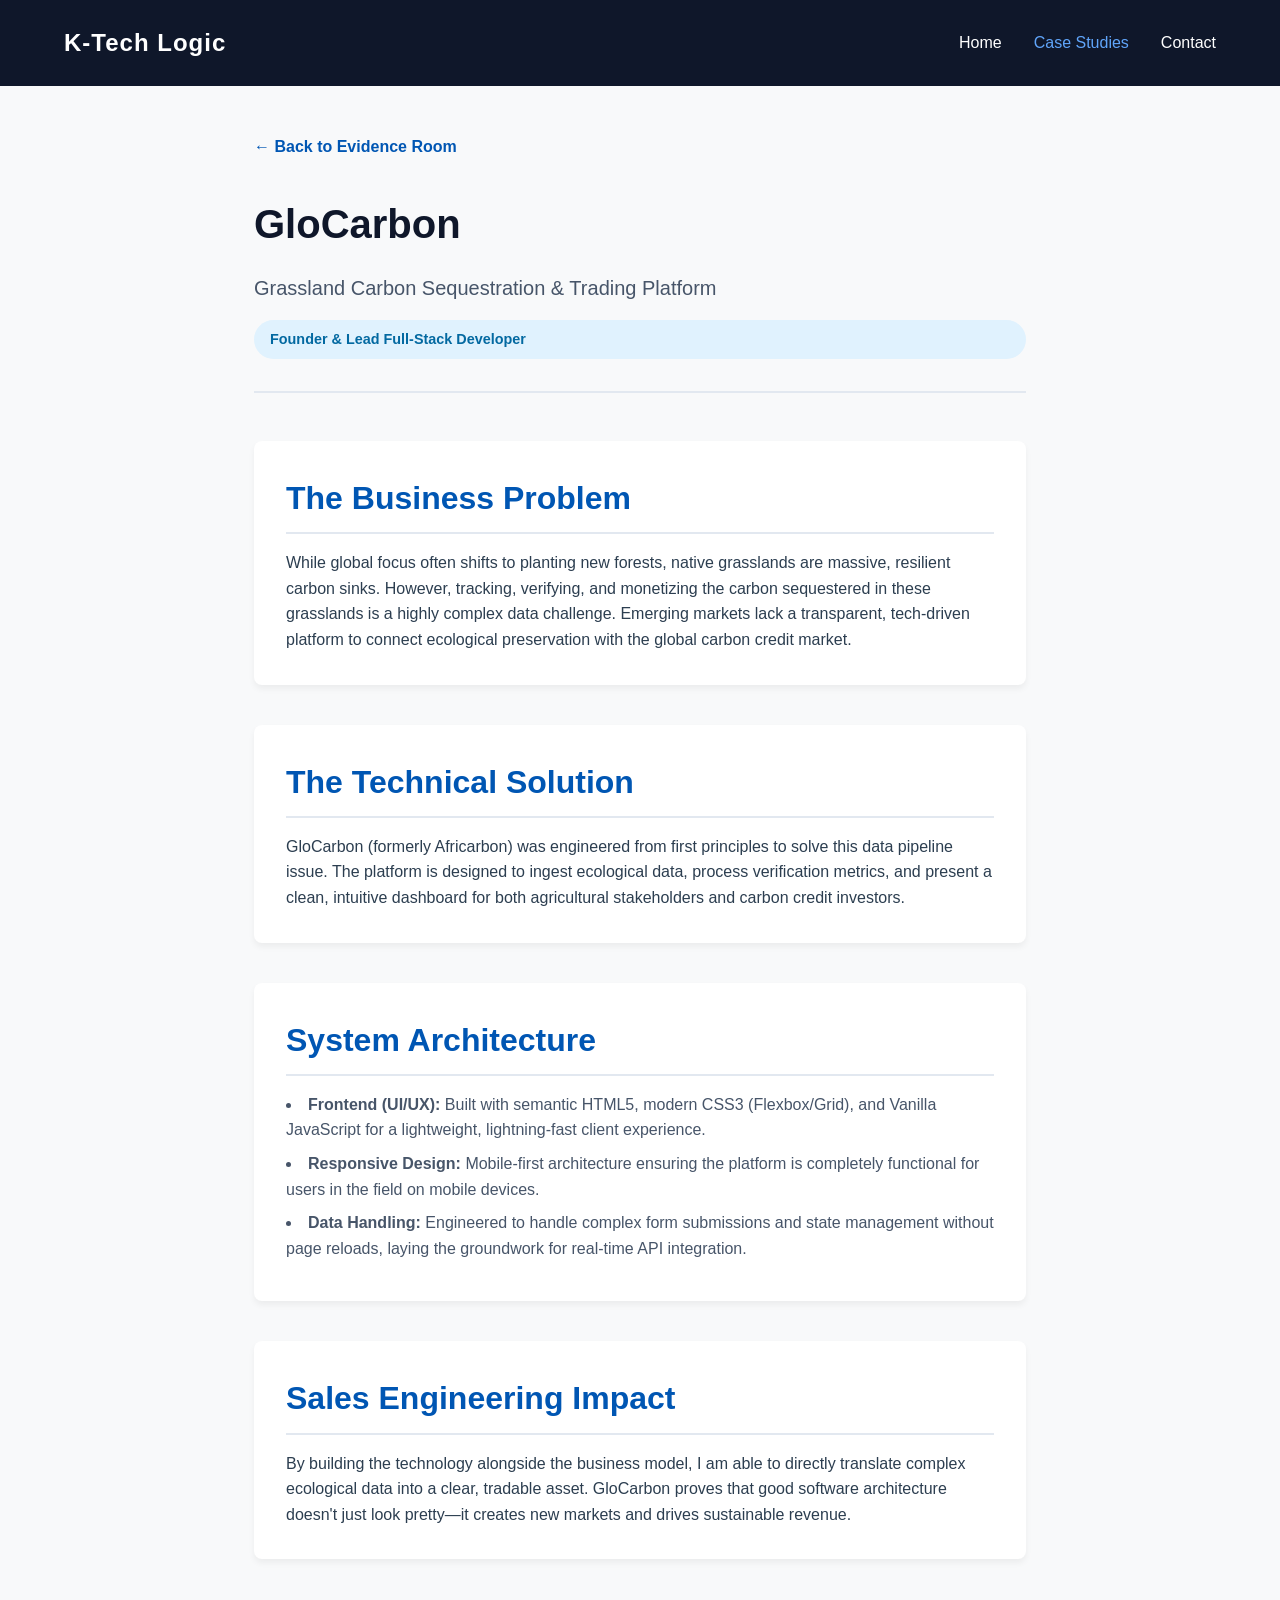
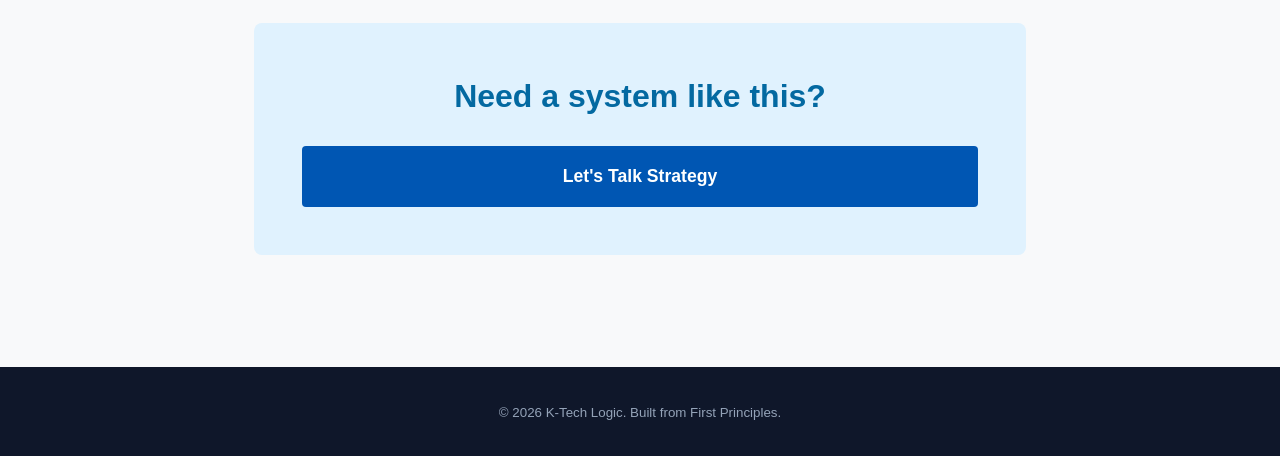
==== glocarbon.html @ 680f9e75 "Implemented JS hamburger menu, multi-page routing, GloCarbon case study, and scroll animations" ====
<!DOCTYPE html>
<html lang="en">
<head>    
    <meta charset="UTF-8">
    <meta name="viewport" content="width=device-width, initial-scale=1.0">
    <title>GloCarbon Architecture | K-Tech Logic</title>
    <link rel="stylesheet" href="style.css">
</head>
<body>
    <header>         
        <nav class="main-nav">
            <strong>K-Tech Logic</strong> 
            <button class="hamburger" id="hamburgerBtn">&#9776;</button>
            <ul class="nav-links" id="navLinks">
                <li><a href="index.html">Home</a></li>
                <li><a href="projects.html" class="active">Case Studies</a></li>
                <li><a href="index.html#contact">Contact</a></li>
            </ul>
        </nav>
    </header>

    <main>
        <a href="projects.html" class="back-link">&larr; Back to Evidence Room</a>

        <section class="case-study-header fade-in"> 
            <h1>GloCarbon</h1>
            <p class="subtitle">Grassland Carbon Sequestration & Trading Platform</p>
            <div class="role-badge">Founder & Lead Full-Stack Developer</div>
        </section>
        
        <section class="case-study-content fade-in">
            <div class="content-block">
                <h2>The Business Problem</h2>
                <p>While global focus often shifts to planting new forests, native grasslands are massive, resilient carbon sinks. However, tracking, verifying, and monetizing the carbon sequestered in these grasslands is a highly complex data challenge. Emerging markets lack a transparent, tech-driven platform to connect ecological preservation with the global carbon credit market.</p>
            </div>

            <div class="content-block">
                <h2>The Technical Solution</h2>
                <p>GloCarbon (formerly Africarbon) was engineered from first principles to solve this data pipeline issue. The platform is designed to ingest ecological data, process verification metrics, and present a clean, intuitive dashboard for both agricultural stakeholders and carbon credit investors.</p>
            </div>

            <div class="content-block">
                <h2>System Architecture</h2>
                <ul class="tech-stack-list">
                    <li><strong>Frontend (UI/UX):</strong> Built with semantic HTML5, modern CSS3 (Flexbox/Grid), and Vanilla JavaScript for a lightweight, lightning-fast client experience.</li>
                    <li><strong>Responsive Design:</strong> Mobile-first architecture ensuring the platform is completely functional for users in the field on mobile devices.</li>
                    <li><strong>Data Handling:</strong> Engineered to handle complex form submissions and state management without page reloads, laying the groundwork for real-time API integration.</li>
                </ul>
            </div>

            <div class="content-block">
                <h2>Sales Engineering Impact</h2>
                <p>By building the technology alongside the business model, I am able to directly translate complex ecological data into a clear, tradable asset. GloCarbon proves that good software architecture doesn't just look pretty—it creates new markets and drives sustainable revenue.</p>
            </div>
        </section>

        <section class="cta-section fade-in">
            <h2>Need a system like this?</h2>
            <a href="index.html#contact" class="btn-submit" style="text-decoration: none; display: inline-block; text-align: center;">Let's Talk Strategy</a>
        </section>
    </main>
    
    <footer>
        <small>&copy; 2026 K-Tech Logic. Built from First Principles.</small>
    </footer>

    <script src="script.js"></script>
</body>
</html>
---- style.css ----
/* --- 1. Base Reset & Typography --- */
* {
    margin: 0;
    padding: 0;
    box-sizing: border-box;
    font-family: 'Segoe UI', Tahoma, Geneva, Verdana, sans-serif;
}

body {
    background-color: #f8f9fa;
    color: #2c3e50;
    line-height: 1.6;
}

header {
    background: #0f172a; /* Dark professional blue/black */
    color: white;
    padding: 1.5rem 5%;
}

.main-nav {
    display: flex;
    justify-content: space-between;
    align-items: center;
}

header nav strong {
    font-size: 1.5rem;
    letter-spacing: 1px;
}

.nav-links {
    list-style: none;
    display: flex;
    gap: 2rem;
}

.nav-links a {
    color: white;
    text-decoration: none;
    font-weight: 500;
    transition: color 0.3s ease;
}

.nav-links a:hover, .nav-links a.active {
    color: #60a5fa; /* A nice light blue highlight */
}

/* --- Hamburger Menu Base --- */
.hamburger {
    display: none; /* Hidden on desktop screens */
    font-size: 1.8rem;
    background: none;
    border: none;
    color: white;
    cursor: pointer;
}

/* --- 3. Main Content Layout --- */
main {
    max-width: 900px;
    margin: 0 auto;
    padding: 3rem 5%;
}

section {
    margin-bottom: 4rem;
}

h1 {
    font-size: 2.5rem;
    color: #0f172a;
    margin-bottom: 1rem;
}

h2 {
    font-size: 2rem;
    color: #0056b3;
    margin-bottom: 1rem;
    border-bottom: 2px solid #e2e8f0;
    padding-bottom: 0.5rem;
}

.skills-container {
    display: flex;
    gap: 2rem;
    margin-top: 1.5rem;
}

.skill-box {
    background: white;
    padding: 2rem;
    border-radius: 8px;
    flex: 1; /* Makes both boxes equal width */
    box-shadow: 0 4px 6px rgba(0,0,0,0.05);
    border-top: 4px solid #0056b3;
}

.skill-box h3 {
    margin-bottom: 1rem;
    color: #0f172a;
}

.skill-box ul {
    list-style-position: inside;
    color: #475569;
}

.contact-form {
    background: white;
    padding: 2.5rem;
    border-radius: 8px;
    box-shadow: 0 10px 15px rgba(0,0,0,0.05);
    margin-top: 1.5rem;
}

.form-group {
    display: flex;
    flex-direction: column;
    margin-bottom: 1.5rem;
}

.form-group label {
    font-weight: 600;
    margin-bottom: 0.5rem;
    color: #0f172a;
}

.form-group input, 
.form-group textarea {
    padding: 0.75rem;
    border: 1px solid #cbd5e1;
    border-radius: 4px;
    font-size: 1rem;
    transition: border-color 0.3s ease;
}

.form-group input:focus, 
.form-group textarea:focus {
    outline: none;
    border-color: #0056b3;
}

.btn-submit {
    background: #0056b3;
    color: white;
    border: none;
    padding: 1rem 2rem;
    font-size: 1.1rem;
    font-weight: bold;
    border-radius: 4px;
    cursor: pointer;
    width: 100%;
    transition: background 0.3s ease;
}

.btn-submit:hover {
    background: #004494;
}

.project-card {
    background: white;
    border-radius: 8px;
    padding: 2.5rem;
    box-shadow: 0 10px 15px rgba(0,0,0,0.05);
    margin-top: 2rem;
    border-left: 5px solid #0056b3;
}

.project-header {
    display: flex;
    justify-content: space-between;
    align-items: center;
    margin-bottom: 1.5rem;
    border-bottom: 1px solid #e2e8f0;
    padding-bottom: 1rem;
}

.project-header h2 {
    border-bottom: none;
    margin-bottom: 0;
    padding-bottom: 0;
}

.role-badge {
    background: #e0f2fe;
    color: #0369a1;
    padding: 0.5rem 1rem;
    border-radius: 20px;
    font-size: 0.9rem;
    font-weight: bold;
}

.project-content p {
    margin-bottom: 1rem;
    color: #475569;
}

.btn-outline {
    display: inline-block;
    margin-top: 1rem;
    padding: 0.75rem 1.5rem;
    border: 2px solid #0056b3;
    color: #0056b3;
    text-decoration: none;
    font-weight: bold;
    border-radius: 4px;
    transition: all 0.3s ease;
}

.btn-outline:hover {
    background: #0056b3;
    color: white;
}

/* --- 7. Case Study Deep Dive (GloCarbon) --- */
.back-link {
    display: inline-block;
    color: #0056b3;
    text-decoration: none;
    font-weight: bold;
    margin-bottom: 2rem;
    transition: color 0.3s ease;
}

.back-link:hover {
    color: #0f172a;
}

.case-study-header {
    margin-bottom: 3rem;
    border-bottom: 2px solid #e2e8f0;
    padding-bottom: 2rem;
}

.subtitle {
    font-size: 1.25rem;
    color: #475569;
    margin-bottom: 1rem;
}

.content-block {
    margin-bottom: 2.5rem;
    background: white;
    padding: 2rem;
    border-radius: 8px;
    box-shadow: 0 4px 6px rgba(0,0,0,0.05);
}

.tech-stack-list {
    list-style-position: inside;
    color: #475569;
}

.tech-stack-list li {
    margin-bottom: 0.5rem;
}

.cta-section {
    text-align: center;
    background: #e0f2fe;
    padding: 3rem;
    border-radius: 8px;
    margin-top: 2rem;
}

.cta-section h2 {
    border: none;
    color: #0369a1;
}

/* --- 8. Footer --- */
footer {
    text-align: center;
    padding: 2rem;
    background: #0f172a;
    color: #94a3b8;
}

@media (max-width: 768px) {
    /* Day 5/7 Fixes */
    .skills-container {
        flex-direction: column; 
    }
    
    h1 {
        font-size: 2rem;
    }

    /* Nav & Hamburger Menu Fixes */
    .main-nav {
        flex-wrap: wrap; /* Allows the menu to drop below the logo */
    }
    
    .hamburger {
        display: block; /* Show the button on mobile */
    }

    .nav-links {
        display: none; /* Hide the links by default on mobile */
        width: 100%;
        flex-direction: column;
        text-align: center;
        background: #0f172a;
        padding: 1rem 0;
        margin-top: 1rem;
        border-top: 1px solid #334155;
    }

    /* JavaScript will add this class when the button is clicked */
    .nav-links.active {
        display: flex; 
    }
}

/* --- Premium Scroll Animations --- */
.fade-in {
    opacity: 0;
    transform: translateY(40px); /* Pushes the element down by 40 pixels */
    transition: opacity 0.8s ease-out, transform 0.8s ease-out;
}

.fade-in.visible {
    opacity: 1;
    transform: translateY(0); /* Brings it back to its original position */
}
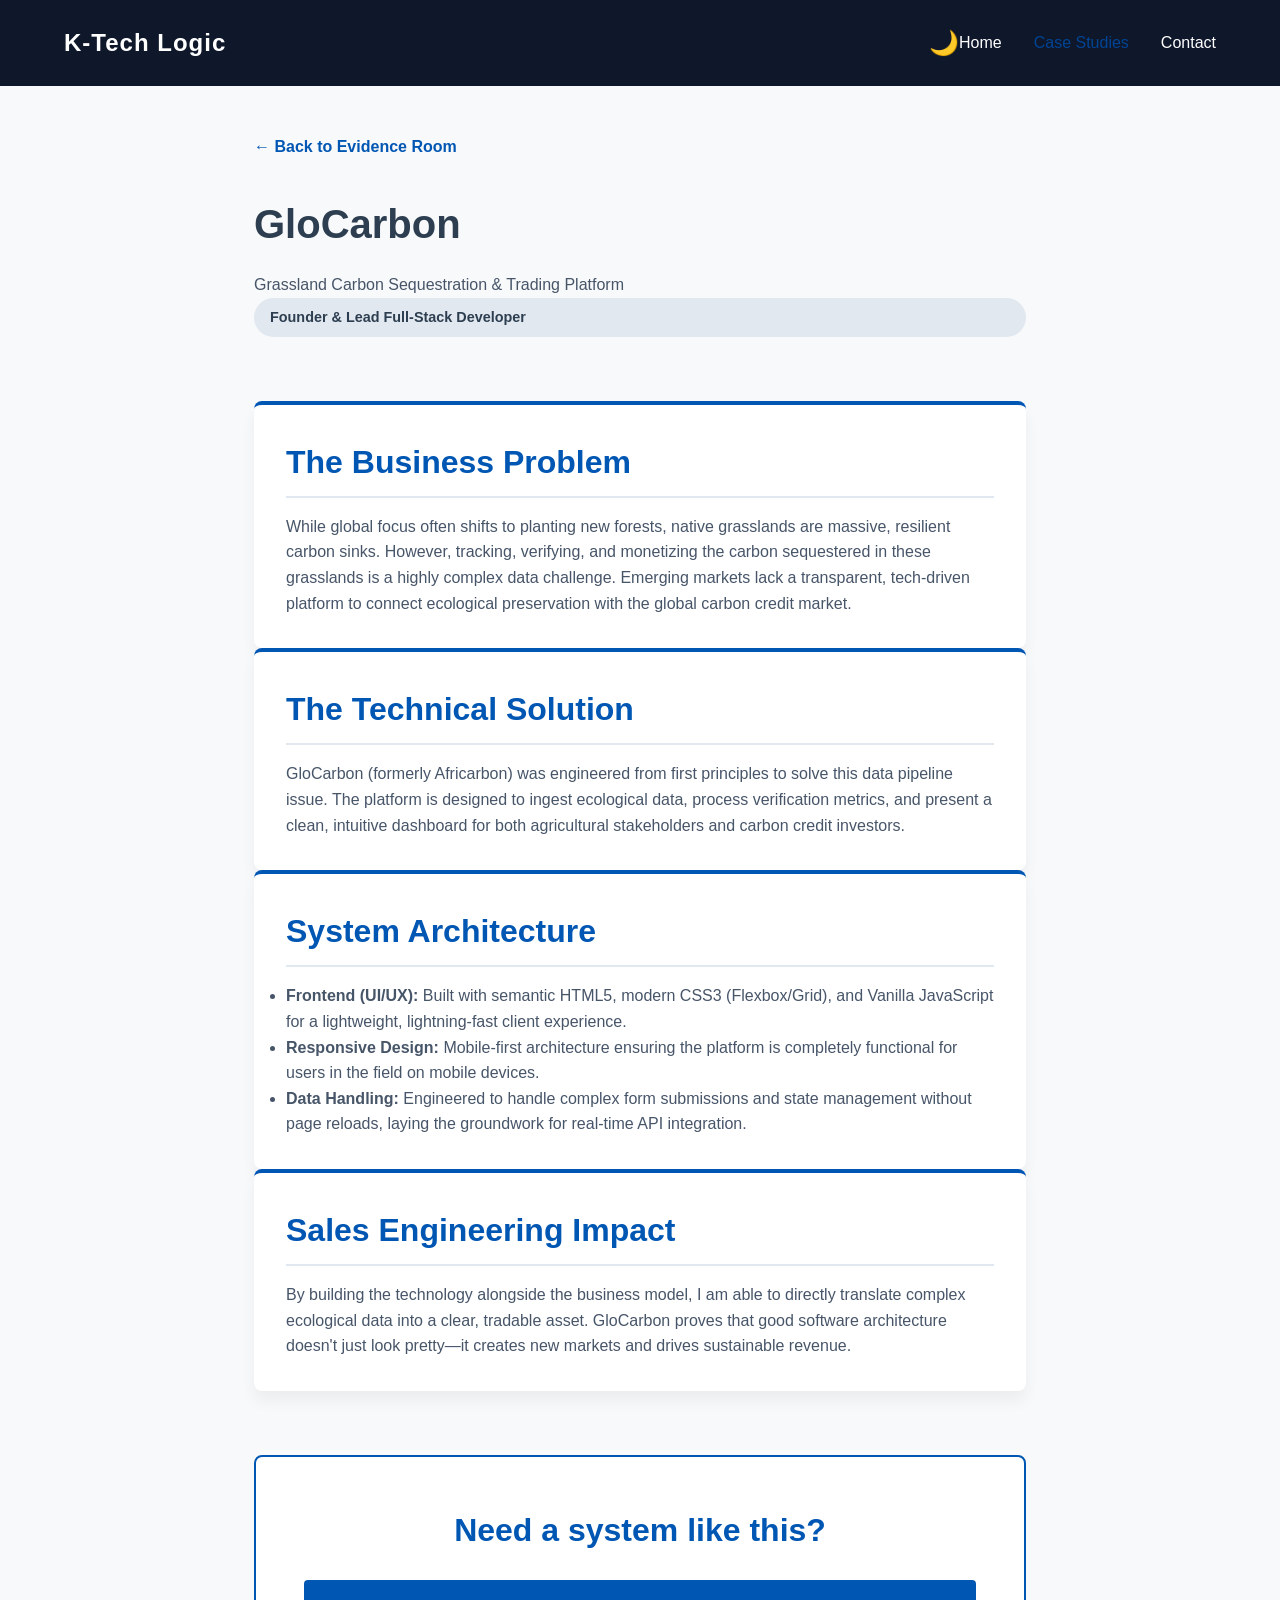
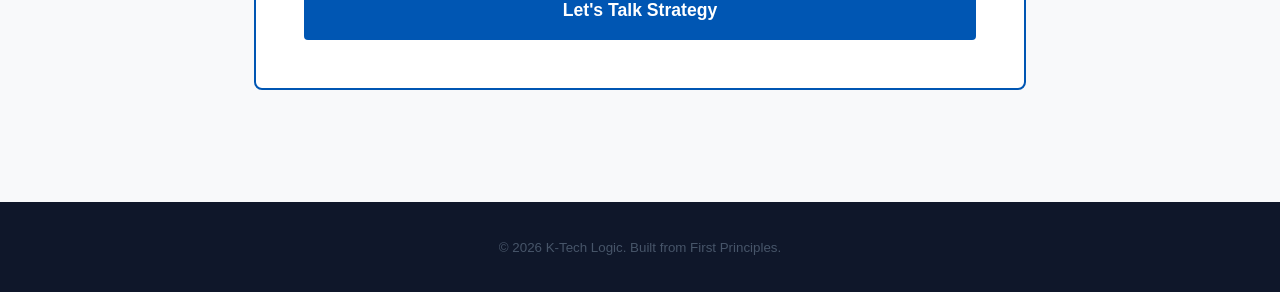
==== commit 7044fef6: "Day 11: Perfected navigation UI, deployed global Dark Mode architecture, and optimized mobile respon" ====
--- a/glocarbon.html
+++ b/glocarbon.html
@@ -9,7 +9,8 @@
 <body>
     <header>         
         <nav class="main-nav">
-            <strong>K-Tech Logic</strong> 
+            <strong>K-Tech Logic</strong>
+            <button id="themeToggle" class="theme-btn">🌙</button> 
             <button class="hamburger" id="hamburgerBtn">&#9776;</button>
             <ul class="nav-links" id="navLinks">
                 <li><a href="index.html">Home</a></li>
--- a/style.css
+++ b/style.css
@@ -1,4 +1,31 @@
-/* --- 1. Base Reset & Typography --- */
+/* --- 1. Modern CSS Variables (The Theme Engine) --- */
+:root {
+    /* LIGHT MODE (Default) */
+    --bg-color: #f8f9fa;
+    --text-color: #2c3e50;
+    --nav-bg: #0f172a;
+    --card-bg: white;
+    --accent-color: #0056b3;
+    --accent-hover: #004494;
+    --border-color: #e2e8f0;
+    --text-muted: #475569;
+    --card-shadow: 0 10px 15px rgba(0,0,0,0.05);
+}
+
+body.dark-mode {
+    /* DARK MODE (Triggered by JS) */
+    --bg-color: #0f172a; 
+    --text-color: #f8f9fa; 
+    --nav-bg: #020617; 
+    --card-bg: #1e293b; 
+    --accent-color: #3b82f6; 
+    --accent-hover: #60a5fa;
+    --border-color: #334155;
+    --text-muted: #cbd5e1;
+    --card-shadow: 0 10px 15px rgba(0,0,0,0.4);
+}
+
+/* --- 2. Base Reset & Typography --- */
 * {
     margin: 0;
     padding: 0;
@@ -7,32 +34,51 @@
 }
 
 body {
-    background-color: #f8f9fa;
-    color: #2c3e50;
+    background-color: var(--bg-color);
+    color: var(--text-color);
     line-height: 1.6;
-}
-
+    transition: background-color 0.4s ease, color 0.4s ease; 
+}
+
+/* --- 3. Navigation (Desktop Defaults) --- */
 header {
-    background: #0f172a; /* Dark professional blue/black */
+    background: var(--nav-bg);
     color: white;
     padding: 1.5rem 5%;
 }
 
 .main-nav {
     display: flex;
-    justify-content: space-between;
-    align-items: center;
+    align-items: center; /* Vertically centers everything */
+    flex-wrap: wrap;     /* Allows wrapping on mobile */
 }
 
 header nav strong {
     font-size: 1.5rem;
     letter-spacing: 1px;
-}
-
+    margin-right: auto; /* 🚀 Pushes everything else to the far right */
+}
+
+/* Theme Toggle Button */
+.theme-btn {
+    background: none;
+    border: none;
+    font-size: 1.5rem;
+    cursor: pointer;
+    margin-left: 2rem; /* Spacing between links and moon on desktop */
+    transition: transform 0.3s ease;
+}
+
+.theme-btn:hover {
+    transform: scale(1.1); 
+}
+
+/* Links List (Visible on Desktop) */
 .nav-links {
     list-style: none;
     display: flex;
     gap: 2rem;
+    align-items: center;
 }
 
 .nav-links a {
@@ -43,284 +89,125 @@
 }
 
 .nav-links a:hover, .nav-links a.active {
-    color: #60a5fa; /* A nice light blue highlight */
-}
-
-/* --- Hamburger Menu Base --- */
+    color: var(--accent-hover); 
+}
+
+/* Hamburger (Hidden on Desktop) */
 .hamburger {
-    display: none; /* Hidden on desktop screens */
+    display: none; 
     font-size: 1.8rem;
     background: none;
     border: none;
     color: white;
     cursor: pointer;
-}
-
-/* --- 3. Main Content Layout --- */
+    margin-left: 15px; /* Spacing between moon and hamburger on mobile */
+}
+
+/* --- 4. Main Content & Typography --- */
 main {
     max-width: 900px;
     margin: 0 auto;
     padding: 3rem 5%;
 }
 
-section {
-    margin-bottom: 4rem;
-}
-
-h1 {
-    font-size: 2.5rem;
-    color: #0f172a;
-    margin-bottom: 1rem;
-}
-
+section { margin-bottom: 4rem; }
+
+h1 { font-size: 2.5rem; margin-bottom: 1rem; }
 h2 {
     font-size: 2rem;
-    color: #0056b3;
+    color: var(--accent-color);
     margin-bottom: 1rem;
-    border-bottom: 2px solid #e2e8f0;
+    border-bottom: 2px solid var(--border-color);
     padding-bottom: 0.5rem;
 }
 
-.skills-container {
-    display: flex;
-    gap: 2rem;
-    margin-top: 1.5rem;
-}
-
-.skill-box {
-    background: white;
+p, ul { color: var(--text-muted); }
+
+/* --- 5. Cards & Containers --- */
+.skills-container { display: flex; gap: 2rem; margin-top: 1.5rem; }
+
+.skill-box, .contact-form, .project-card, .content-block {
+    background: var(--card-bg);
     padding: 2rem;
     border-radius: 8px;
-    flex: 1; /* Makes both boxes equal width */
-    box-shadow: 0 4px 6px rgba(0,0,0,0.05);
-    border-top: 4px solid #0056b3;
-}
-
-.skill-box h3 {
-    margin-bottom: 1rem;
-    color: #0f172a;
-}
-
-.skill-box ul {
-    list-style-position: inside;
-    color: #475569;
-}
-
-.contact-form {
-    background: white;
-    padding: 2.5rem;
-    border-radius: 8px;
-    box-shadow: 0 10px 15px rgba(0,0,0,0.05);
-    margin-top: 1.5rem;
-}
-
-.form-group {
-    display: flex;
-    flex-direction: column;
-    margin-bottom: 1.5rem;
-}
-
-.form-group label {
-    font-weight: 600;
-    margin-bottom: 0.5rem;
-    color: #0f172a;
-}
-
-.form-group input, 
-.form-group textarea {
+    box-shadow: var(--card-shadow);
+    border-top: 4px solid var(--accent-color);
+    transition: background-color 0.4s ease, transform 0.3s ease;
+}
+
+.skill-box:hover, .project-card:hover {
+    transform: translateY(-5px);
+}
+
+.skill-box ul { list-style-position: inside; }
+
+/* --- 6. Form Styling --- */
+.form-group { display: flex; flex-direction: column; margin-bottom: 1.5rem; }
+.form-group label { font-weight: 600; margin-bottom: 0.5rem; color: var(--text-color); }
+.form-group input, .form-group textarea {
     padding: 0.75rem;
-    border: 1px solid #cbd5e1;
+    border: 1px solid var(--border-color);
     border-radius: 4px;
+    background: var(--bg-color);
+    color: var(--text-color);
     font-size: 1rem;
-    transition: border-color 0.3s ease;
-}
-
-.form-group input:focus, 
-.form-group textarea:focus {
-    outline: none;
-    border-color: #0056b3;
-}
-
+}
+
+.form-group input:focus, .form-group textarea:focus {
+    outline: none; border-color: var(--accent-color);
+}
+
+/* --- 7. Buttons & Badges --- */
 .btn-submit {
-    background: #0056b3;
-    color: white;
-    border: none;
-    padding: 1rem 2rem;
-    font-size: 1.1rem;
-    font-weight: bold;
-    border-radius: 4px;
-    cursor: pointer;
-    width: 100%;
-    transition: background 0.3s ease;
-}
-
-.btn-submit:hover {
-    background: #004494;
-}
-
-.project-card {
-    background: white;
-    border-radius: 8px;
-    padding: 2.5rem;
-    box-shadow: 0 10px 15px rgba(0,0,0,0.05);
-    margin-top: 2rem;
-    border-left: 5px solid #0056b3;
-}
-
-.project-header {
-    display: flex;
-    justify-content: space-between;
-    align-items: center;
-    margin-bottom: 1.5rem;
-    border-bottom: 1px solid #e2e8f0;
-    padding-bottom: 1rem;
-}
-
-.project-header h2 {
-    border-bottom: none;
-    margin-bottom: 0;
-    padding-bottom: 0;
-}
-
-.role-badge {
-    background: #e0f2fe;
-    color: #0369a1;
-    padding: 0.5rem 1rem;
-    border-radius: 20px;
-    font-size: 0.9rem;
-    font-weight: bold;
-}
-
-.project-content p {
-    margin-bottom: 1rem;
-    color: #475569;
-}
+    background: var(--accent-color); color: white; border: none;
+    padding: 1rem 2rem; font-size: 1.1rem; font-weight: bold;
+    border-radius: 4px; cursor: pointer; width: 100%; transition: background 0.3s ease;
+}
+.btn-submit:hover { background: var(--accent-hover); }
 
 .btn-outline {
-    display: inline-block;
-    margin-top: 1rem;
-    padding: 0.75rem 1.5rem;
-    border: 2px solid #0056b3;
-    color: #0056b3;
-    text-decoration: none;
-    font-weight: bold;
-    border-radius: 4px;
-    transition: all 0.3s ease;
-}
-
-.btn-outline:hover {
-    background: #0056b3;
-    color: white;
-}
-
-/* --- 7. Case Study Deep Dive (GloCarbon) --- */
-.back-link {
-    display: inline-block;
-    color: #0056b3;
-    text-decoration: none;
-    font-weight: bold;
-    margin-bottom: 2rem;
-    transition: color 0.3s ease;
-}
-
-.back-link:hover {
-    color: #0f172a;
-}
-
-.case-study-header {
-    margin-bottom: 3rem;
-    border-bottom: 2px solid #e2e8f0;
-    padding-bottom: 2rem;
-}
-
-.subtitle {
-    font-size: 1.25rem;
-    color: #475569;
-    margin-bottom: 1rem;
-}
-
-.content-block {
-    margin-bottom: 2.5rem;
-    background: white;
-    padding: 2rem;
-    border-radius: 8px;
-    box-shadow: 0 4px 6px rgba(0,0,0,0.05);
-}
-
-.tech-stack-list {
-    list-style-position: inside;
-    color: #475569;
-}
-
-.tech-stack-list li {
-    margin-bottom: 0.5rem;
-}
-
-.cta-section {
-    text-align: center;
-    background: #e0f2fe;
-    padding: 3rem;
-    border-radius: 8px;
-    margin-top: 2rem;
-}
-
-.cta-section h2 {
-    border: none;
-    color: #0369a1;
-}
+    display: inline-block; margin-top: 1rem; padding: 0.75rem 1.5rem;
+    border: 2px solid var(--accent-color); color: var(--accent-color);
+    text-decoration: none; font-weight: bold; border-radius: 4px; transition: all 0.3s ease;
+}
+.btn-outline:hover { background: var(--accent-color); color: white; }
+
+.role-badge { background: var(--border-color); color: var(--text-color); padding: 0.5rem 1rem; border-radius: 20px; font-size: 0.9rem; font-weight: bold; }
+
+.back-link { display: inline-block; color: var(--accent-color); text-decoration: none; font-weight: bold; margin-bottom: 2rem; }
+.back-link:hover { color: var(--text-color); }
+
+.cta-section { text-align: center; background: var(--card-bg); padding: 3rem; border-radius: 8px; margin-top: 2rem; border: 2px solid var(--accent-color); }
+.cta-section h2 { border: none; }
 
 /* --- 8. Footer --- */
-footer {
-    text-align: center;
-    padding: 2rem;
-    background: #0f172a;
-    color: #94a3b8;
-}
-
+footer { text-align: center; padding: 2rem; background: var(--nav-bg); color: var(--text-muted); }
+
+/* --- 9. Mobile Responsiveness --- */
 @media (max-width: 768px) {
-    /* Day 5/7 Fixes */
-    .skills-container {
+    .skills-container { flex-direction: column; }
+    h1 { font-size: 2rem; }
+    
+    /* Show Hamburger, push Moon next to it */
+    .hamburger { display: block; } 
+    .theme-btn { margin-left: 0; } 
+
+    /* Hide links by default, style them as a dropdown */
+    .nav-links {
+        display: none; 
+        width: 100%; 
         flex-direction: column; 
+        text-align: center;
+        background: var(--nav-bg); 
+        padding: 1rem 0; 
+        margin-top: 1rem; 
+        border-top: 1px solid var(--border-color);
+        order: 3; /* Pushes the menu below the logo, moon, and hamburger */
     }
     
-    h1 {
-        font-size: 2rem;
-    }
-
-    /* Nav & Hamburger Menu Fixes */
-    .main-nav {
-        flex-wrap: wrap; /* Allows the menu to drop below the logo */
-    }
-    
-    .hamburger {
-        display: block; /* Show the button on mobile */
-    }
-
-    .nav-links {
-        display: none; /* Hide the links by default on mobile */
-        width: 100%;
-        flex-direction: column;
-        text-align: center;
-        background: #0f172a;
-        padding: 1rem 0;
-        margin-top: 1rem;
-        border-top: 1px solid #334155;
-    }
-
-    /* JavaScript will add this class when the button is clicked */
-    .nav-links.active {
-        display: flex; 
-    }
-}
-
-/* --- Premium Scroll Animations --- */
-.fade-in {
-    opacity: 0;
-    transform: translateY(40px); /* Pushes the element down by 40 pixels */
-    transition: opacity 0.8s ease-out, transform 0.8s ease-out;
-}
-
-.fade-in.visible {
-    opacity: 1;
-    transform: translateY(0); /* Brings it back to its original position */
-}+    .nav-links.active { display: flex; }
+}
+
+/* --- 10. Premium Scroll Animations --- */
+.fade-in { opacity: 0; transform: translateY(40px); transition: opacity 0.8s ease-out, transform 0.8s ease-out; }
+.fade-in.visible { opacity: 1; transform: translateY(0); }
